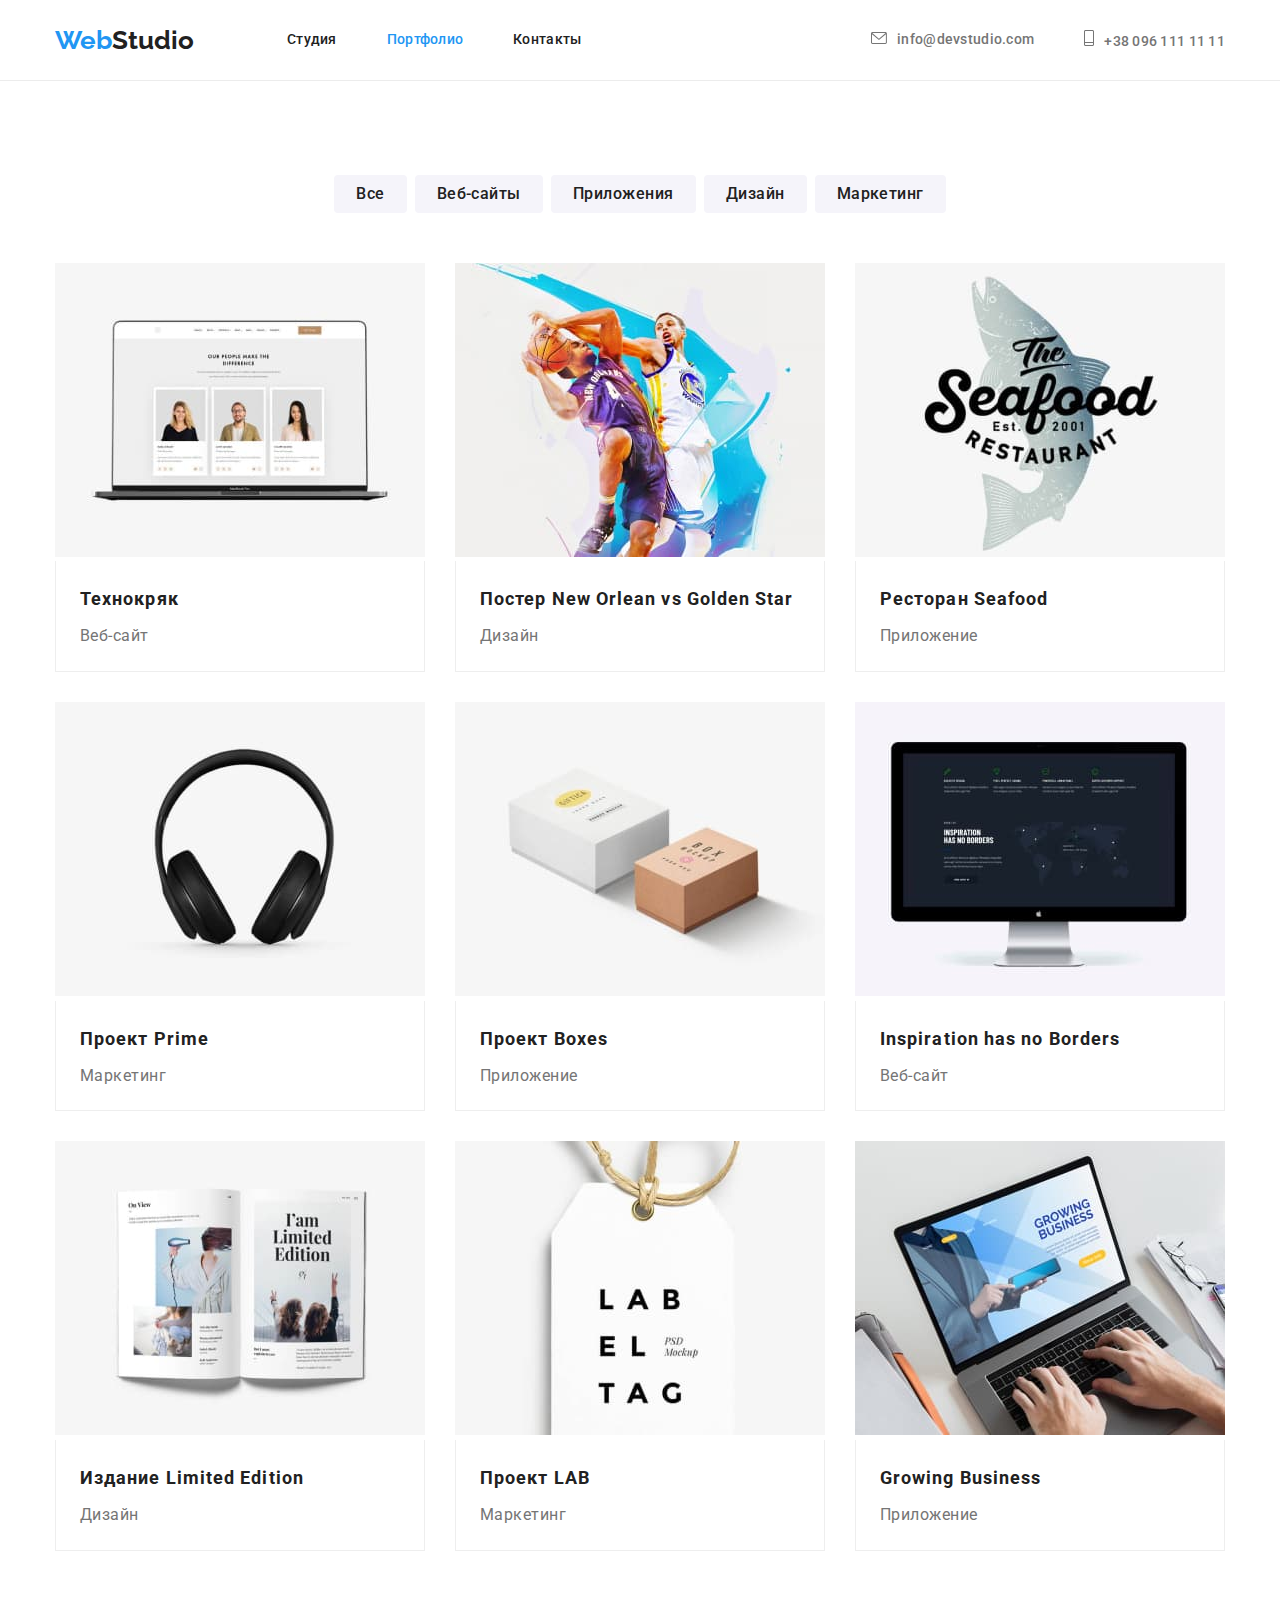
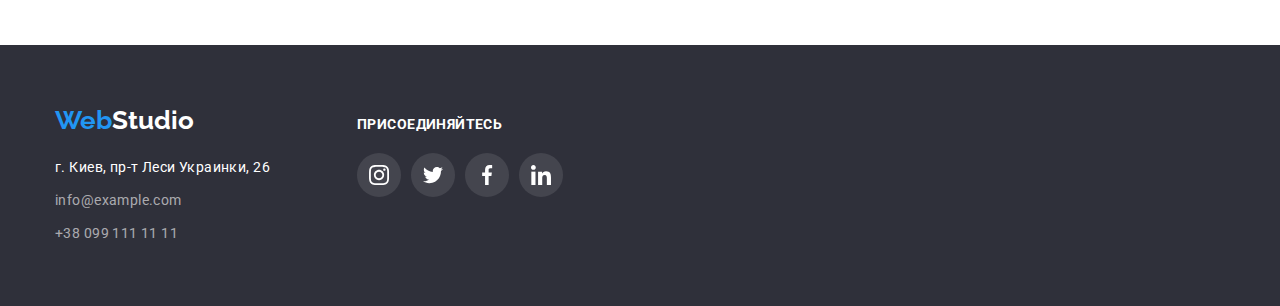
==== portfolio.html @ 7d22c48a "homework5" ====
<!DOCTYPE html>
<html lang="ru">
  <head>
    <meta charset="UTF-8" />
    <meta http-equiv="X-UA-Compatible" content="IE=edge" />
    <meta name="viewport" content="width=device-width, initial-scale=1.0" />
    <title>Portfolio</title>
    <link
      rel="stylesheet"
      href="https://cdnjs.cloudflare.com/ajax/libs/modern-normalize/1.0.0/modern-normalize.min.css"
    />
    <link rel="preconnect" href="https://fonts.gstatic.com" />
    <link
      href="https://fonts.googleapis.com/css2?family=Raleway:wght@700&family=Roboto:wght@400;500;700;900&display=swap"
      rel="stylesheet"
    />
    <link rel="stylesheet" href="./css/style.css" />
  </head>
  <body>
    <!-- Шапка -->
    <header class="header-section">
      <div class="container nav">
        <a href="#" class="logo"><span class="logo-web">Web</span>Studio</a>
        <nav>
          <ul class="nav-list">
            <li class="nav-list-item"><a href="./index.html">Студия</a></li>
            <li class="nav-list-item">
              <a href="#" class="active">Портфолио</a>
            </li>
            <li class="nav-list-item"><a href="">Контакты</a></li>
          </ul>
        </nav>
        <ul class="contacts-list">
          <li class="mail-item">
            <a href="mailto:info@devstudio.com"><svg class="mail" width="16" height="12"><use href="./images/icons/sprite.svg#icon-mail"></use></svg>info@devstudio.com</a>
          </li>
          <li><a href="tel:+380961111111"><svg class="phone" width="10" height="16"><use href="./images/icons/sprite.svg#icon-phone"></use></svg>+38 096 111 11 11</a></li>
        </ul>
      </div>
    </header>
    <main>
      <!-- Герой -->
      <section class="portfolio">
        <div class="container">
          <h1 class="hero-portfolio">Portfolio</h1>
          <ul class="buttons-list">
            <li><button class="nav-buttons" type="button">Все</button></li>
            <li>
              <button class="nav-buttons" type="button">Веб-сайты</button>
            </li>
            <li>
              <button class="nav-buttons" type="button">Приложения</button>
            </li>
            <li><button class="nav-buttons" type="button">Дизайн</button></li>
            <li>
              <button class="nav-buttons" type="button">Маркетинг</button>
            </li>
          </ul>
          <ul class="portfolio-photo">
            <li class="cards">
              <a href="#">
                <img src="./images/Технокряк.jpg" alt="Технокряк" width="370" />
                <div class="cards-container">
                  <h2 class="item-title">Технокряк</h2>
                  <p class="item-text">Веб-сайт</p>
                </div>
              </a>
            </li>
            <li class="cards">
              <a href="#"
                ><img
                  src="./images/Постер.jpg"
                  alt="Постер New Orlean vs Golden Star"
                  width="370"
                />
                <div class="cards-container">
                  <h2 class="item-title">Постер New Orlean vs Golden Star</h2>
                  <p class="item-text">Дизайн</p>
                </div>
              </a>
            </li>
            <li class="cards">
              <a href="#">
                <img
                  src="./images/Ресторан.jpg"
                  alt="Ресторан Seafood"
                  width="370"
                />
                <div class="cards-container">
                  <h2 class="item-title">Ресторан Seafood</h2>
                  <p class="item-text">Приложение</p>
                </div>
              </a>
            </li>
            <li class="cards">
              <a href="#">
                <img
                  src="./images/Наушники.jpg"
                  alt="Проект Prime"
                  width="370"
                />
                <div class="cards-container">
                  <h2 class="item-title">Проект Prime</h2>
                  <p class="item-text">Маркетинг</p>
                </div>
              </a>
            </li>
            <li class="cards">
              <a href="#">
                <img
                  src="./images/Проект Boxes.jpg"
                  alt="Проект Boxes"
                  width="370"
                />
                <div class="cards-container">
                  <h2 class="item-title">Проект Boxes</h2>
                  <p class="item-text">Приложение</p>
                </div>
              </a>
            </li>
            <li class="cards">
              <a href="#">
                <img
                  src="./images/Монитор.jpg"
                  alt="Inspiration has no Borders"
                  width="370"
                />
                <div class="cards-container">
                  <h2 class="item-title">Inspiration has no Borders</h2>
                  <p class="item-text">Веб-сайт</p>
                </div>
              </a>
            </li>
            <li class="cards">
              <a href="#">
                <img
                  src="./images/Книга.jpg"
                  alt="Издание Limited Edition"
                  width="370"
                />
                <div class="cards-container">
                  <h2 class="item-title">Издание Limited Edition</h2>
                  <p class="item-text">Дизайн</p>
                </div>
              </a>
            </li>
            <li class="cards">
              <a href="#">
                <img
                  src="./images/Проект Lab.jpg"
                  alt="Проект LAB"
                  width="370"
                />
                <div class="cards-container">
                  <h2 class="item-title">Проект LAB</h2>
                  <p class="item-text">Маркетинг</p>
                </div>
              </a>
            </li>
            <li class="cards">
              <a href="#">
                <img
                  src="./images/Growing.jpg"
                  alt="Growing Business"
                  width="370"
                />
                <div class="cards-container">
                  <h2 class="item-title">Growing Business</h2>
                  <p class="item-text">Приложение</p>
                </div>
              </a>
            </li>
          </ul>
        </div>
      </section>
    </main>
    <!-- Подвал -->
    <footer class="footer-section">
      <div class="container">
        <div>
        <a href="#" class="logo"><span class="logo-web">Web</span>Studio</a>
        <address class="address-section">
          <p class="address">г. Киев, пр-т Леси Украинки, 26</p>
          <ul class="contacts">
            <li><a href="mailto:info@example.com">info@example.com</a></li>
            <li><a href="tel:+380991111111">+38 099 111 11 11</a></li>
          </ul>
        </address>
      </div>
      <div class="connect-container">
        <h5 class="connect-title">ПРИСОЕДИНЯЙТЕСЬ</h5>
        <ul class="connect-list">
          <li class="connect-icons"><a href="#"><svg width="20" height="20"><use href="./images/icons/sprite.svg#icon-instagram"></use></svg></a></li>
          <li class="connect-icons"><a href="#"><svg width="20" height="20"><use href="./images/icons/sprite.svg#icon-twitter"></use></svg></a></li>
          <li class="connect-icons"><a href="#"><svg width="20" height="20"><use href="./images/icons/sprite.svg#icon-facebook"></use></svg></a></li>
          <li class="connect-icons"><a href="#"><svg width="20" height="20"><use href="./images/icons/sprite.svg#icon-linkedin"></use></svg></a></li>
        </ul>
      </div>
      </div>
    </footer>
  </body>
</html>
---- css/style.css ----
:root {
  --main-text-color: #212121;
  --second-text-color: #757575;
  --white-color: #ffffff;
  --highlight-color: #2196f3;
  --main-font: Roboto, sans-serif;
  --accent-font: Raleway, sans-serif;
}
html {
  box-sizing: border-box;
}
*,
*::before,
*::after {
  box-sizing: inherit;
}
body {
  font-family: var(--main-font);
  color: var(--main-text-color);
}
h1,
h2,
h3,
h4,
h5,
h6 {
  margin: 0px;
}
p {
  margin: 0px;
}
ul {
  list-style: none;
  margin: 0px;
  padding-left: 0px;
}
a {
  display: inline-block;
  color: inherit;
  text-decoration: none;
}
button {
  display: inline-block;
  border: 0px;
}
.container {
  width: 1200px;
  margin: 0 auto;
  padding: 0 15px;
}
/* LOGO */
.logo {
  margin-right: 93px;
  font-family: var(--accent-font);
  font-weight: bold;
  font-size: 26px;
  line-height: 1.19;
}
.logo-web {
  color: #2196f3;
}
.footer-section .logo {
  color: var(--white-color);
}
/* Шапка */
.header-section {
  border-bottom: 1px solid #ececec;
  background-color: var(--white-color);
}
.active {
  color: var(--highlight-color);
}
.nav {
  display: flex;
  align-items: center;
}
.nav-list {
  display: flex;
  align-items: center;
  font-weight: 500;
  font-size: 14px;
  line-height: 1.14;
  letter-spacing: 0.02em;
}
.nav-list-item a {
  display: block;
  padding-top: 32px;
  padding-bottom: 32px;
}
.nav-list li:not(:last-child) {
  margin-right: 50px;
}
.contacts-list {
  display: flex;
  align-items: center;
  margin-left: auto;
  font-style: normal;
  font-weight: 500;
  font-size: 14px;
  line-height: 1.14;
  letter-spacing: 0.02em;
  color: var(--second-text-color);
}
.mail {
  margin-right: 10px;
  fill: currentColor;
}
.phone {
  margin-right: 10px;
  fill: currentColor;
}
.mail-item {
  margin-right: 50px;
}
.nav-list a:hover,
.nav-list a:focus,
.contacts-list a:hover,
.contacts-list a:focus {
  color: var(--highlight-color);
}
/* Герой */
.hero {
  margin-left: auto;
  margin-right: auto;
  padding-top: 200px;
  padding-bottom: 200px;
  max-width: 1600px;
  text-align: center;
  background-color: rgba(47, 48, 58, 0.4);
  background-image: linear-gradient(rgba(47, 48, 58, 0.4), rgba(47, 48, 58, 0.4)),
    url("../images/background.jpg");
  background-repeat: no-repeat;
  background-position: center;
  background-size: cover;
}
.hero-title {
  margin-left: auto;
  margin-right: auto;
  text-align: center;
  max-width: 696px;
  margin-bottom: 30px;
  letter-spacing: 0.06em;
  font-weight: 900;
  font-size: 44px;
  line-height: 1.36;
  color: #ffffff;
}
/* Кнопка модального окна */
.button-order-service {
  color: #ffffff;
  background-color: #2196f3;
  box-shadow: 0px 4px 4px rgba(0, 0, 0, 0.15);
  padding: 10px 32px;
  width: 200px;
  height: 50px;
  font-family: var(--main-font);
  cursor: pointer;
  font-style: normal;
  font-weight: bold;
  font-size: 16px;
  line-height: 1.87;
  border-radius: 4px;
}
.button-order-service:hover,
.button-order-service:focus {
  background: #188ce8;
  box-shadow: 0px 4px 4px rgba(0, 0, 0, 0.15);
  border-radius: 4px;
}
/* Наши особенности */
.features-section {
  padding-top: 94px;
  padding-bottom: 94px;
}
.features-list {
  display: flex;
  align-items: center;
}
.features-list li:not(:last-child) {
  margin-right: 30px;
}
.features-title {
  margin-bottom: 10px;
  font-weight: bold;
  font-size: 14px;
  line-height: 1.14;
  letter-spacing: 0.03em;
  color: var(--main-text-color);
}
.features-item {
  width: 270px;
  font-size: 14px;
  line-height: 1.71;
  letter-spacing: 0.03em;
  color: var(--second-text-color);
}
/* Иконки */
.icons-container {
  background: #f5f4fa;
  border-radius: 4px;
  width: 270px;
  height: 120px;
  display: flex;
  justify-content: center;
  align-items: center;
  margin-bottom: 30px;
}
/* Чем мы занимаемся */
.what-we-do {
  padding-bottom: 94px;
}
.what-we-do-title {
  margin-bottom: 50px;
  text-align: center;
  font-weight: bold;
  font-size: 36px;
  line-height: 1.16;
  letter-spacing: 0.03em;
  color: var(--main-text-color);
}
.photo-list {
  display: flex;
  align-items: center;
}
.photo-list li:not(:last-child) {
  margin-right: 30px;
}
.photo-item {
  max-width: 100%;
  height: auto;
  display: block;
}
/* Наша команда */
.our-team-section {
  padding-top: 94px;
  padding-bottom: 94px;
  background-color: #f5f4fa;
}
.our-team-list {
  background: #ffffff;
  box-shadow: 0px 1px 3px rgba(0, 0, 0, 0.12), 0px 1px 1px rgba(0, 0, 0, 0.14),
    0px 2px 1px rgba(0, 0, 0, 0.2);
  border-radius: 0px 0px 4px 4px;
}
.our-team {
  display: flex;
}
.our-team li:not(:last-child) {
  margin-right: 30px;
}
.our-team-title {
  margin-bottom: 50px;
  font-weight: bold;
  font-size: 36px;
  line-height: 1.16;
  text-align: center;
  letter-spacing: 0.03em;
  color: var(--main-text-color);
}
.worker-details {
  padding-top: 30px;
  padding-bottom: 30px;
  padding-left: 32px;
  padding-right: 32px;
}
.worker-name {
  margin-bottom: 10px;
  text-align: center;
  font-weight: 500;
  font-size: 16px;
  line-height: 1.18;
  letter-spacing: 0.03em;
  color: var(--main-text-color);
}
.proffesion {
  margin-bottom: 16px;
  text-align: center;
  font-size: 16px;
  line-height: 1.18;
  letter-spacing: 0.03em;
  color: var(--second-text-color);
}
/* Соц сети */
.icons-list {
  display: flex;
}
.icons-items a {
  width: 44px;
  height: 44px;
  display: flex;
  justify-content: center;
  align-items: center;
  fill: #afb1b8;
  border-radius: 50%;
}
.icons-items a:hover,
.icons-items a:focus {
  background-color: var(--highlight-color);
  fill: var(--white-color);
}
.icons-list li:not(:last-child) {
  margin-right: 10px;
}
/* Постоянные клиенты */
.clients-section {
  padding-top: 94px;
  padding-bottom: 94px;
}
.clients-title {
  text-align: center;
  margin-top: 0px;
  margin-bottom: 50px;
  font-weight: bold;
  font-size: 36px;
  line-height: 1.16;
  letter-spacing: 0.03em;
  color: var(--main-text-color);
}
.clients-list {
  display: flex;
  margin-top: 0px;
  padding-left: 0px;
  margin-bottom: 0px;
}
.clients-link {
  display: flex;
  justify-content: center;
  align-items: center;
  margin-top: 0px;
  margin-bottom: 0px;
  width: 170px;
  height: 92px;
  border: 1px solid #afb1b8;
  border-radius: 4px;
}
.clients-link:hover {
  border-color: var(--highlight-color);
}
.clients-link:hover .clients-icon,
.clients-link:focus .clients-icon {
  fill: var(--highlight-color);
}
.clients-icon {
  fill: #afb1b8;
}
.clients-item:not(:last-child) {
  margin-right: 30px;
}
/* Портфолио */
.hero-portfolio {
  display: none;
}
.portfolio {
  padding-top: 94px;
  padding-bottom: 94px;
}
.buttons-list {
  margin-bottom: 50px;
  display: flex;
  justify-content: center;
  align-items: center;
}
.buttons-list li:not(:last-child) {
  margin-right: 8px;
}
.nav-buttons:hover,
.nav-buttons:focus {
  color: var(--white-color);
  background-color: var(--highlight-color);
  box-shadow: 0px 3px 1px rgba(0, 0, 0, 0.1), 0px 1px 2px rgba(0, 0, 0, 0.08),
    0px 2px 2px rgba(0, 0, 0, 0.12);
}
.nav-buttons {
  padding: 6px 22px;
  border-radius: 4px;
  cursor: pointer;
  font-family: var(--main-font);
  font-weight: 500;
  font-size: 16px;
  line-height: 1.62;
  text-align: center;
  letter-spacing: 0.03em;
  background-color: #f5f4fa;
  color: var(--main-text-color);
}
.portfolio-photo {
  margin-right: -30px;
  display: flex;
  flex-wrap: wrap;
}
.cards-container {
  padding: 20px 24px;
  border-left: 1px solid #eeeeee;
  border-right: 1px solid #eeeeee;
  border-bottom: 1px solid #eeeeee;
}
.portfolio-photo .cards {
  flex-basis: calc(100% / 3 - 30px);
  margin-right: 30px;
  background-color: var(--white-color);
}
.cards:nth-child(-n + 6) {
  margin-bottom: 30px;
}
.cards a:hover,
.cards a:focus {
  box-shadow: 0px 1px 1px rgba(0, 0, 0, 0.12), 0px 4px 4px rgba(0, 0, 0, 0.06),
    1px 4px 6px rgba(0, 0, 0, 0.16);
}
.item-title {
  font-weight: bold;
  font-size: 18px;
  line-height: 2;
  letter-spacing: 0.06em;
  color: var(--main-text-color);
}
.item-text {
  margin-top: 4px;
  font-size: 16px;
  line-height: 1.87;
  letter-spacing: 0.03em;
  color: var(--second-text-color);
}
/* Подвал */
.footer-section .container {
  display: flex;
  align-items: baseline;
}
.footer-section {
  padding-top: 60px;
  padding-bottom: 60px;
  background-color: #2f303a;
}
.footer-section .contacts {
  margin-top: 9px;
}
.footer-section .contacts li:not(:first-child) {
  margin-top: 9px;
}
.address-section {
  margin-top: 20px;
}
.address {
  font-style: normal;
  font-weight: normal;
  font-size: 14px;
  line-height: 1.71;
  letter-spacing: 0.03em;
  color: var(--white-color);
}
.contacts {
  font-style: normal;
  font-weight: normal;
  font-size: 14px;
  line-height: 1.71;
  letter-spacing: 0.03em;
  color: rgba(255, 255, 255, 0.6);
}
/* Присоединяйтесь */
.connect-container {
  margin-left: 70px;
}
.connect-title {
  margin-top: 0px;
  margin-bottom: 20px;
  font-weight: bold;
  font-size: 14px;
  line-height: 1.14;
  letter-spacing: 0.03em;
  color: var(--white-color);
}
.connect-list {
  display: flex;
}
.connect-list li:not(:last-child) {
  margin-right: 10px;
}
.connect-icons a {
  width: 44px;
  height: 44px;
  display: flex;
  justify-content: center;
  align-items: center;
  fill: var(--white-color);
  background-color: rgba(255, 255, 255, 0.1);
  border-radius: 50%;
}
.connect-icons a:hover,
.connect-icons a:focus {
  background-color: var(--highlight-color);
  fill: var(--white-color);
}
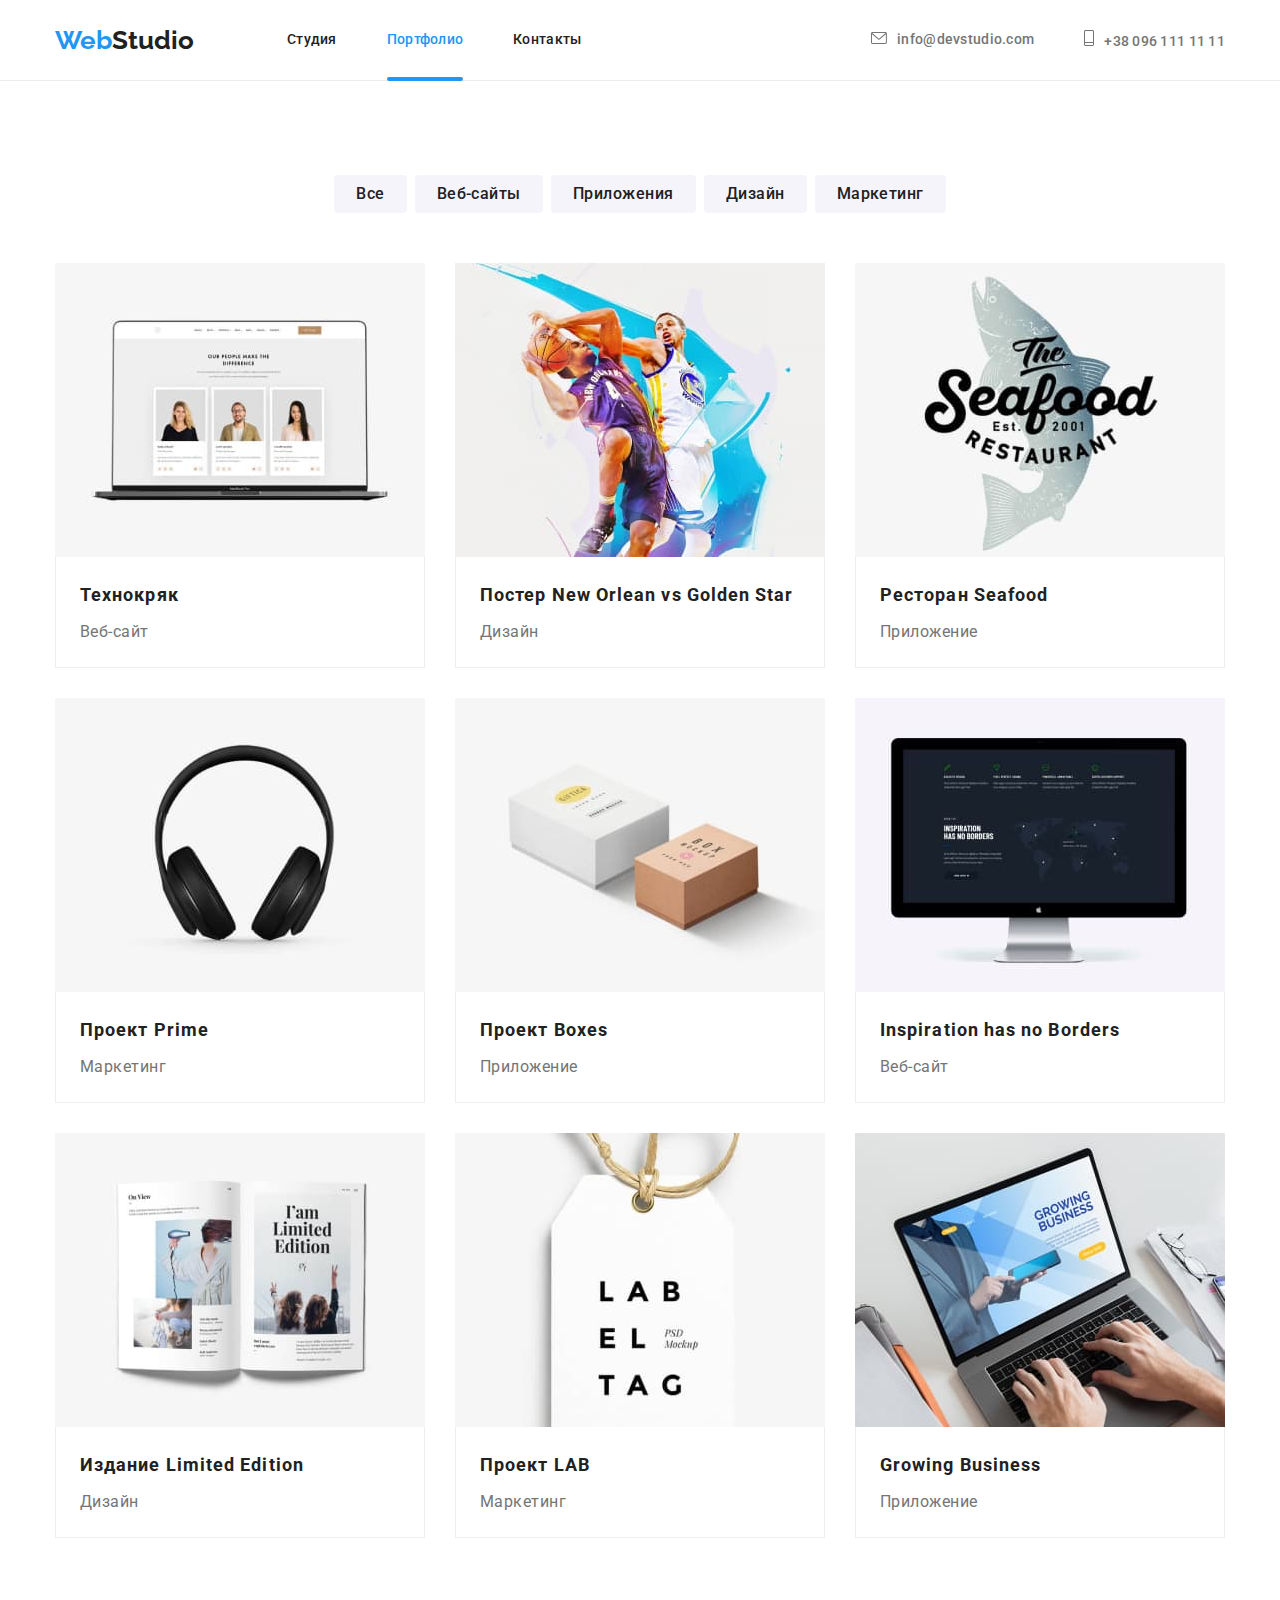
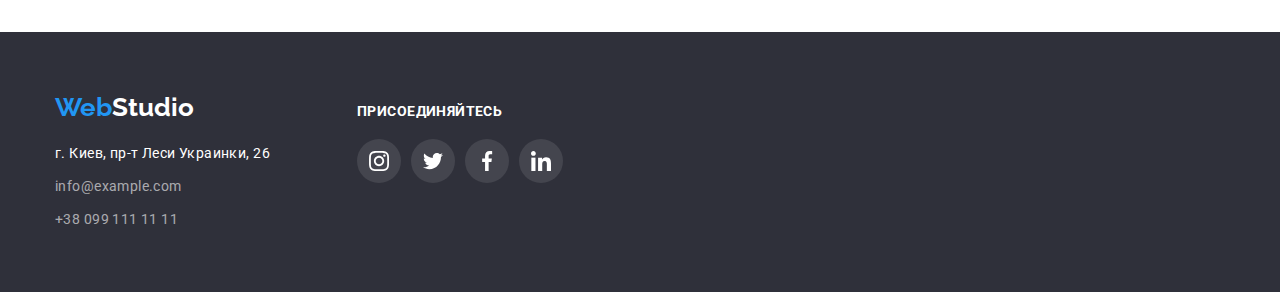
==== commit 1c71802f: "homework5" ====
--- a/portfolio.html
+++ b/portfolio.html
@@ -34,7 +34,7 @@
           <li class="mail-item">
             <a href="mailto:info@devstudio.com"><svg class="mail" width="16" height="12"><use href="./images/icons/sprite.svg#icon-mail"></use></svg>info@devstudio.com</a>
           </li>
-          <li><a href="tel:+380961111111"><svg class="phone" width="10" height="16"><use href="./images/icons/sprite.svg#icon-phone"></use></svg>+38 096 111 11 11</a></li>
+          <li class="phone-item"><a href="tel:+380961111111"><svg class="phone" width="10" height="16"><use href="./images/icons/sprite.svg#icon-phone"></use></svg>+38 096 111 11 11</a></li>
         </ul>
       </div>
     </header>
@@ -59,7 +59,12 @@
           <ul class="portfolio-photo">
             <li class="cards">
               <a href="#">
-                <img src="./images/Технокряк.jpg" alt="Технокряк" width="370" />
+                <div class="product-thumb">
+                <img class="photo-cards" src="./images/Технокряк.jpg" alt="Технокряк" width="370" />
+                <div class="product-thumb-item">
+                  <p class="product-thumb-text">Технокряк это современная площадка распространения коронавируса. Компании используют эту платформу для цифрового шпионажа и атак на защищённые сервера конкурентов.</p>
+                </div>
+              </div>
                 <div class="cards-container">
                   <h2 class="item-title">Технокряк</h2>
                   <p class="item-text">Веб-сайт</p>
@@ -67,12 +72,17 @@
               </a>
             </li>
             <li class="cards">
-              <a href="#"
-                ><img
+              <a href="#">
+                <div class="product-thumb">
+                <img class="photo-cards"
                   src="./images/Постер.jpg"
                   alt="Постер New Orlean vs Golden Star"
                   width="370"
                 />
+                <div class="product-thumb-item">
+                  <p class="product-thumb-text">Технокряк это современная площадка распространения коронавируса. Компании используют эту платформу для цифрового шпионажа и атак на защищённые сервера конкурентов.</p>
+                </div>
+              </div>
                 <div class="cards-container">
                   <h2 class="item-title">Постер New Orlean vs Golden Star</h2>
                   <p class="item-text">Дизайн</p>
@@ -81,11 +91,15 @@
             </li>
             <li class="cards">
               <a href="#">
-                <img
+                <div class="product-thumb">
+                <img class="photo-cards"
                   src="./images/Ресторан.jpg"
                   alt="Ресторан Seafood"
-                  width="370"
-                />
+                  width="370"/>
+                <div class="product-thumb-item">
+                  <p class="product-thumb-text">Технокряк это современная площадка распространения коронавируса. Компании используют эту платформу для цифрового шпионажа и атак на защищённые сервера конкурентов.</p>
+                </div>
+              </div>
                 <div class="cards-container">
                   <h2 class="item-title">Ресторан Seafood</h2>
                   <p class="item-text">Приложение</p>
@@ -94,11 +108,16 @@
             </li>
             <li class="cards">
               <a href="#">
-                <img
+                <div class="product-thumb">
+                <img class="photo-cards"
                   src="./images/Наушники.jpg"
                   alt="Проект Prime"
                   width="370"
                 />
+                <div class="product-thumb-item">
+                  <p class="product-thumb-text">Технокряк это современная площадка распространения коронавируса. Компании используют эту платформу для цифрового шпионажа и атак на защищённые сервера конкурентов.</p>
+                </div>
+              </div>
                 <div class="cards-container">
                   <h2 class="item-title">Проект Prime</h2>
                   <p class="item-text">Маркетинг</p>
@@ -107,11 +126,16 @@
             </li>
             <li class="cards">
               <a href="#">
-                <img
+                <div class="product-thumb">
+                <img class="photo-cards"
                   src="./images/Проект Boxes.jpg"
                   alt="Проект Boxes"
                   width="370"
                 />
+                <div class="product-thumb-item">
+                  <p class="product-thumb-text">Технокряк это современная площадка распространения коронавируса. Компании используют эту платформу для цифрового шпионажа и атак на защищённые сервера конкурентов.</p>
+                </div>
+              </div>
                 <div class="cards-container">
                   <h2 class="item-title">Проект Boxes</h2>
                   <p class="item-text">Приложение</p>
@@ -120,11 +144,16 @@
             </li>
             <li class="cards">
               <a href="#">
-                <img
+                <div class="product-thumb">
+                <img class="photo-cards"
                   src="./images/Монитор.jpg"
                   alt="Inspiration has no Borders"
                   width="370"
                 />
+                <div class="product-thumb-item">
+                  <p class="product-thumb-text">Технокряк это современная площадка распространения коронавируса. Компании используют эту платформу для цифрового шпионажа и атак на защищённые сервера конкурентов.</p>
+                </div>
+              </div>
                 <div class="cards-container">
                   <h2 class="item-title">Inspiration has no Borders</h2>
                   <p class="item-text">Веб-сайт</p>
@@ -133,11 +162,16 @@
             </li>
             <li class="cards">
               <a href="#">
-                <img
+                <div class="product-thumb">
+                <img class="photo-cards"
                   src="./images/Книга.jpg"
                   alt="Издание Limited Edition"
                   width="370"
                 />
+                <div class="product-thumb-item">
+                  <p class="product-thumb-text">Технокряк это современная площадка распространения коронавируса. Компании используют эту платформу для цифрового шпионажа и атак на защищённые сервера конкурентов.</p>
+                </div>
+              </div>
                 <div class="cards-container">
                   <h2 class="item-title">Издание Limited Edition</h2>
                   <p class="item-text">Дизайн</p>
@@ -146,11 +180,16 @@
             </li>
             <li class="cards">
               <a href="#">
-                <img
+                <div class="product-thumb">
+                <img class="photo-cards"
                   src="./images/Проект Lab.jpg"
                   alt="Проект LAB"
                   width="370"
                 />
+                <div class="product-thumb-item">
+                  <p class="product-thumb-text">Технокряк это современная площадка распространения коронавируса. Компании используют эту платформу для цифрового шпионажа и атак на защищённые сервера конкурентов.</p>
+                </div>
+              </div>
                 <div class="cards-container">
                   <h2 class="item-title">Проект LAB</h2>
                   <p class="item-text">Маркетинг</p>
@@ -159,11 +198,16 @@
             </li>
             <li class="cards">
               <a href="#">
-                <img
+                <div class="product-thumb">
+                <img class="photo-cards"
                   src="./images/Growing.jpg"
                   alt="Growing Business"
                   width="370"
                 />
+                <div class="product-thumb-item">
+                  <p class="product-thumb-text">Технокряк это современная площадка распространения коронавируса. Компании используют эту платформу для цифрового шпионажа и атак на защищённые сервера конкурентов.</p>
+                </div>
+              </div>
                 <div class="cards-container">
                   <h2 class="item-title">Growing Business</h2>
                   <p class="item-text">Приложение</p>
--- a/css/style.css
+++ b/css/style.css
@@ -70,6 +70,25 @@
 .active {
   color: var(--highlight-color);
 }
+.nav-list a {
+  transition: color 250ms cubic-bezier(0.4, 0, 0.2, 1);
+}
+.active {
+  color: var(--highlight-color);
+}
+.active::after {
+  display: block;
+  content: "";
+  position: absolute;
+  width: 100%;
+  height: 4px;
+  border-radius: 2px;
+  background-color: var(--highlight-color);
+  bottom: -1px;
+}
+.active {
+  position: relative;
+}
 .nav {
   display: flex;
   align-items: center;
@@ -100,6 +119,12 @@
   line-height: 1.14;
   letter-spacing: 0.02em;
   color: var(--second-text-color);
+}
+.mail-item a {
+  transition: color 250ms cubic-bezier(0.4, 0, 0.2, 1);
+}
+.phone-item a {
+  transition: color 250ms cubic-bezier(0.4, 0, 0.2, 1);
 }
 .mail {
   margin-right: 10px;
@@ -150,6 +175,8 @@
   color: #ffffff;
   background-color: #2196f3;
   box-shadow: 0px 4px 4px rgba(0, 0, 0, 0.15);
+  transition: background-color 250ms cubic-bezier(0.4, 0, 0.2, 1),
+    color 250ms cubic-bezier(0.4, 0, 0.2, 1), box-shadow 250ms cubic-bezier(0.4, 0, 0.2, 1);
   padding: 10px 32px;
   width: 200px;
   height: 50px;
@@ -195,7 +222,7 @@
   color: var(--second-text-color);
 }
 /* Иконки */
-.icons-container {
+.features-icons-container {
   background: #f5f4fa;
   border-radius: 4px;
   width: 270px;
@@ -206,6 +233,27 @@
   margin-bottom: 30px;
 }
 /* Чем мы занимаемся */
+.product-actions {
+  width: 100%;
+  height: 70px;
+  background-color: rgba(47, 48, 58, 0.8);
+  position: absolute;
+  bottom: 0;
+  left: 0;
+  text-align: center;
+  padding-top: 27px;
+  padding-bottom: 27px;
+}
+.product-actions-item {
+  position: relative;
+}
+.product-actions-text {
+  font-weight: bold;
+  font-size: 14px;
+  line-height: 1.14;
+  letter-spacing: 0.03em;
+  color: var(--white-color);
+}
 .what-we-do {
   padding-bottom: 94px;
 }
@@ -292,6 +340,8 @@
   align-items: center;
   fill: #afb1b8;
   border-radius: 50%;
+  transition: background-color 250ms cubic-bezier(0.4, 0, 0.2, 1),
+    fill 250ms cubic-bezier(0.4, 0, 0.2, 1);
 }
 .icons-items a:hover,
 .icons-items a:focus {
@@ -332,6 +382,7 @@
   height: 92px;
   border: 1px solid #afb1b8;
   border-radius: 4px;
+  transition: border-color 250ms cubic-bezier(0.4, 0, 0.2, 1);
 }
 .clients-link:hover {
   border-color: var(--highlight-color);
@@ -342,6 +393,7 @@
 }
 .clients-icon {
   fill: #afb1b8;
+  transition: fill 250ms cubic-bezier(0.4, 0, 0.2, 1);
 }
 .clients-item:not(:last-child) {
   margin-right: 30px;
@@ -382,6 +434,13 @@
   letter-spacing: 0.03em;
   background-color: #f5f4fa;
   color: var(--main-text-color);
+  transition: background-color 250ms cubic-bezier(0.4, 0, 0.2, 1),
+    color 250ms cubic-bezier(0.4, 0, 0.2, 1), box-shadow 250ms cubic-bezier(0.4, 0, 0.2, 1);
+}
+.photo-cards {
+  max-width: 100%;
+  height: auto;
+  display: block;
 }
 .portfolio-photo {
   margin-right: -30px;
@@ -421,6 +480,30 @@
   letter-spacing: 0.03em;
   color: var(--second-text-color);
 }
+.product-thumb {
+  position: relative;
+  overflow: hidden;
+}
+.product-thumb-item {
+  padding: 63px 24px;
+  position: absolute;
+  top: 0;
+  left: 0;
+  width: 100%;
+  height: 100%;
+  background-color: rgba(33, 150, 243, 0.9);
+  transform: translateY(100%);
+  transition: transform 250ms cubic-bezier(0.4, 0, 0.2, 1);
+}
+.product-thumb-text {
+  font-size: 18px;
+  line-height: 1.55;
+  letter-spacing: 0.03em;
+  color: var(--white-color);
+}
+.cards:hover .product-thumb-item {
+  transform: translateY(0);
+}
 /* Подвал */
 .footer-section .container {
   display: flex;
@@ -484,6 +567,7 @@
   fill: var(--white-color);
   background-color: rgba(255, 255, 255, 0.1);
   border-radius: 50%;
+  transition: background-color 250ms cubic-bezier(0.4, 0, 0.2, 1);
 }
 .connect-icons a:hover,
 .connect-icons a:focus {
